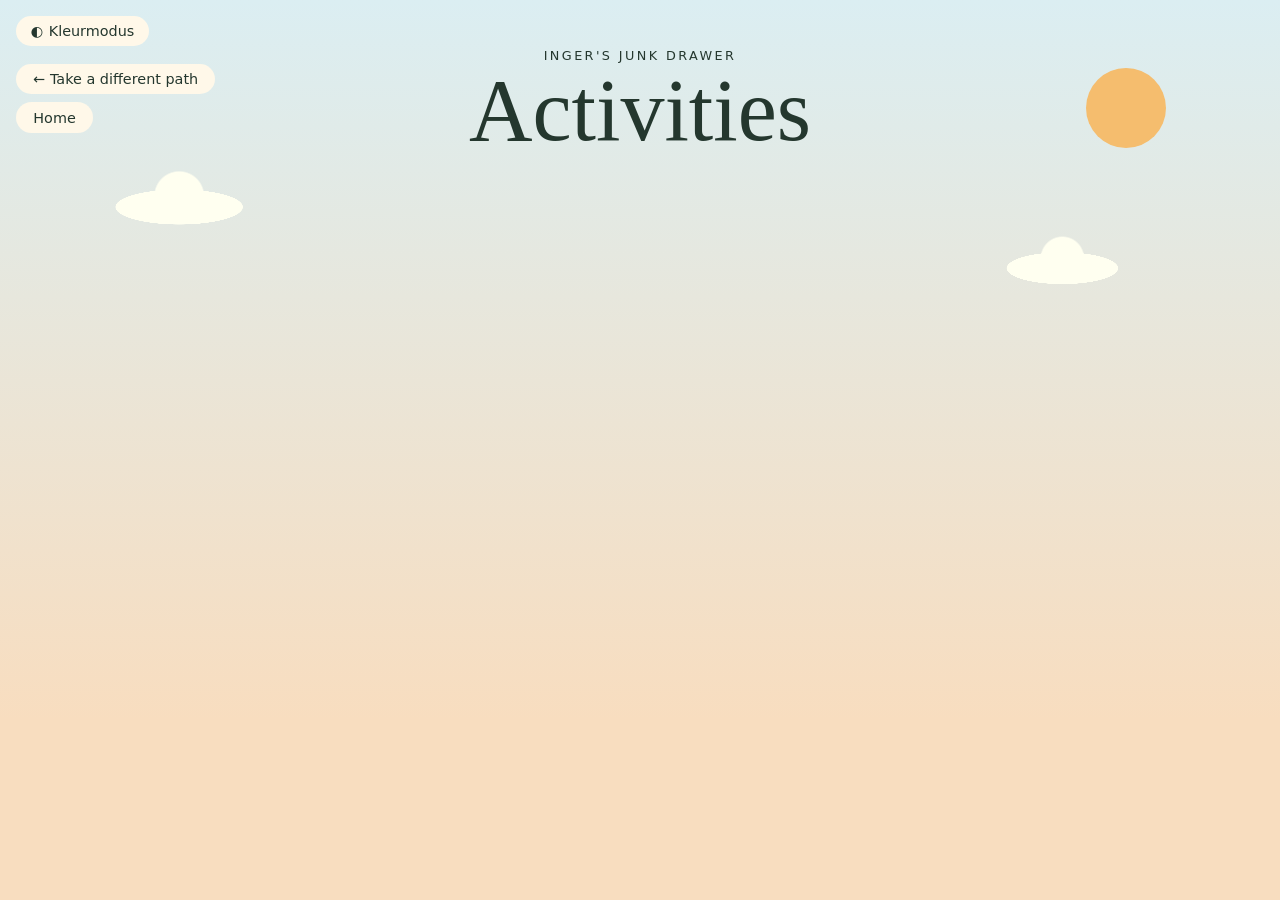
==== activities.html @ add315e6 "2 nieuwe html bestanden en svg toegevoegd" ====
<!doctype html>
<html lang="nl">
  <head>
    <meta charset="UTF-8" />
    <meta name="viewport" content="width=device-width, initial-scale=1.0" />
    <meta name="author" content="Inger van der Sleen" />
    <meta name="color-scheme" content="dark light" />

    <title>Inger's Junk Drawer</title>
    <link rel="stylesheet" href="./assets/style/style.css" />

    <!-- Importeer het webring component, voeg jouw eigen domein toe in data-page -->
    <script
      data-page="https://voorbeeld.nl"
      src="https://digitaaltuintje.nl/webring.js"
      defer
    ></script>
    <script src="./assets/script.js" defer></script>
  </head>

  <body>
    <a href="#main-content" class="skip-link">Skip to main content</a>
    <header>
      <details>
        <summary>Kleurmodus</summary>
        <form>
          <fieldset>
            <legend>Kleurmodus</legend>
            <label for="system-mode">
              <input
                type="radio"
                id="system-mode"
                name="color-scheme"
                value="auto"
                checked
              />
              auto
            </label>
            <label for="light-mode">
              <input
                type="radio"
                id="light-mode"
                name="color-scheme"
                value="light"
              />
              Licht
            </label>
            <label for="dark-mode">
              <input
                type="radio"
                id="dark-mode"
                name="color-scheme"
                value="dark"
              />
              Donker
            </label>
          </fieldset>
        </form>
      </details>
    </header>
  </body>
  <main id="main-content" tabindex="-1">
    <section class="park">
      <span class="zon" aria-hidden="true"></span>
      <span class="maan" aria-hidden="true"></span>

      <header class="titel">
        <p>inger's junk drawer</p>
        <h1 id="park-titel">Activities</h1>
        <nav>
          <ul>
            <li><a href="beginjewandeling.html">Take a different path</a></li>
            <li><a href="index.html">Home</a></li>
          </ul>
        </nav>
      </header>
    </section>
  </main>
</html>
---- assets/style/style.css ----
/* ==========================================================================
   MARK: Custom properties
   ========================================================================== */

:root {
  /* Lucht */
  --kleur-lucht-boven: light-dark(#dbeef2, #0a1030);
  --kleur-lucht-horizon: light-dark(#f8ddbf, #2d2b5e);
  --kleur-wolk: light-dark(#fffff0, #c9cce8);

  /* Zon (overdag) en maan + sterren ('s nachts) */
  --kleur-zon: light-dark(#f5bd6e, transparent);
  --kleur-maan: light-dark(transparent, #dddcd6);
  --kleur-ster: light-dark(transparent, #fff8e9);

  /* Tekst en interface */
  --kleur-tekst-park: light-dark(#24372e, #eef0e4);
  --kleur-knop-achtergrond: light-dark(#fff8e9, #333a6b);
  --kleur-knop-tekst: light-dark(#24372e, #f3ecd9);
  --kleur-knop-hover: light-dark(#f5bd6e, #4a5290);
  --kleur-tekst-bubbel: light-dark(#24372e, #2d2b5e);

  /* Lettertypes */
  --font-tekst: "Comic Relief", system-ui;
  --font-titel: Georgia, serif;

  /* Vormen */
  --radius-rond: 50%;
  --radius-knop: 2rem;

  /* Ruimte */
  --whitespace: 2rem;
  --whitespace-s: 1rem;
  --whitespace-xs: 0.5rem;
}

/* ==========================================================================
   MARK: Fonts
   ========================================================================== */

@font-face {
  font-family: "Comic Relief";
  src: url(../type/ComicRelief-Regular.woff2);
  font-weight: 400;
  font-style: normal;
}

/* ==========================================================================
   MARK: Basis
   ========================================================================== */

html {
  color-scheme: light dark;
}

html:has([value="light"]:checked) {
  color-scheme: light;
}

html:has([value="dark"]:checked) {
  color-scheme: dark;
}

*,
*::before,
*::after {
  box-sizing: border-box;
}

img,
svg,
video {
  display: block;
  max-width: 100%;
  height: auto;
}

body {
  font-family: var(--font-tekst);
  background-color: Canvas;
  color: CanvasText;
  margin: 0;
}

button,
input,
select,
textarea {
  font: inherit;
}

button,
summary {
  cursor: pointer;
}

nav a,
dialog a {
  color: var(--kleur-tekst-park);
}

nav a:hover,
dialog a:hover {
  color: var(--kleur-knop-hover);
}

a:focus-visible {
  outline: 0.15rem dashed var(--kleur-knop-hover);
  outline-offset: 0.2rem;
}

/* ==========================================================================
   MARK: Skip link
   Onzichtbaar totdat een toetsenbordgebruiker er met Tab op komt.
   ========================================================================== */

.skip-link {
  position: absolute;
  top: -3rem;
  left: 0.5rem;
  background: var(--kleur-knop-achtergrond);
  color: var(--kleur-knop-tekst);
  padding: 0.6em 1.2em;
  border-radius: 0.25rem;
  text-decoration: none;
  z-index: 2000;
  transition: top 0.2s ease-in-out;
}

.skip-link:focus {
  top: 0.5rem;
}

/* ==========================================================================
   MARK: Kleurmodus-knop
   Eén klein knopje (<details>/<summary>) linksboven. Pas na een klik klapt
   de pil met auto/Licht/Donker eronder open. De radiobuttons blijven in de
   DOM, dus de gekozen modus blijft werken als het menu dicht is.
   "body > header" i.p.v. gewoon "header", want .titel is óók een <header>.
   ========================================================================== */

body > header {
  position: fixed;
  top: 1rem;
  left: 1rem;
  z-index: 1000;
  margin: 0;
}

body > header details {
  position: relative; /* de pil positioneert t.o.v. dit element */
  width: fit-content;
}

body > header summary {
  display: flex;
  align-items: center;
  gap: 0.4em;
  padding: 0.5em 1em;
  background: var(--kleur-knop-achtergrond);
  color: var(--kleur-knop-tekst);
  border-radius: var(--radius-knop);
  font-size: 0.9rem;
  list-style: none; /* haalt het standaard driehoekje weg */
  transition: background-color 0.2s ease-in-out;
}

body > header summary::-webkit-details-marker {
  display: none; /* hetzelfde voor Safari */
}

body > header summary::before {
  content: "◐"; /* halve cirkel: licht en donker */
}

body > header summary:hover,
body > header details[open] summary {
  background: var(--kleur-knop-hover);
}

body > header summary:focus-visible {
  outline: 0.15rem solid var(--kleur-knop-hover);
  outline-offset: 0.15rem;
}

/* de pil zweeft onder de knop, zodat de pagina niet verschuift */
body > header details[open] form {
  position: absolute;
  top: calc(100% + 0.5rem);
  left: 0;
}

fieldset {
  border: none;
  display: flex;
  gap: 0.3rem;
  padding: 0.3rem;
  margin: 0;
  width: fit-content;
  background: var(--kleur-wolk);
  border-radius: var(--radius-knop);
}

fieldset legend {
  /* Visueel verborgen, maar nog voorleesbaar voor schermlezers */
  position: absolute;
  left: -9999em;
}

fieldset label {
  padding: 0.4em 1em;
  border-radius: var(--radius-knop);
  cursor: pointer;
  font-size: 0.9rem;
  transition: background-color 0.2s ease-in-out;
}

fieldset input[type="radio"] {
  /* Het bolletje zelf verbergen, wel toetsenbord-toegankelijk houden */
  position: absolute;
  opacity: 0;
  width: 1px;
  height: 1px;
}

fieldset label:has(input:checked) {
  background: var(--kleur-knop-achtergrond);
  font-weight: bold;
}

fieldset label:has(input:focus-visible) {
  outline: 0.15rem solid var(--kleur-knop-hover);
  outline-offset: 0.15rem;
}

/* ==========================================================================
   MARK: Park (achtergrond voor alle pagina's)
   ========================================================================== */

.park {
  background:
    /* Wolken */
    radial-gradient(
      ellipse 4rem 1.1rem at 14% 23%,
      var(--kleur-wolk) 0 99%,
      transparent 100%
    ),
    radial-gradient(
      circle at 14% 21.8%,
      var(--kleur-wolk) 0 1.5rem,
      transparent 1.6rem
    ),
    radial-gradient(
      ellipse 3.5rem 1rem at 83% 29.8%,
      var(--kleur-wolk) 0 99%,
      transparent 100%
    ),
    radial-gradient(
      circle at 83% 28.7%,
      var(--kleur-wolk) 0 1.3rem,
      transparent 1.4rem
    ),
    /* Sterren (alleen zichtbaar in dark mode) */
    radial-gradient(
        circle at 6% 8%,
        var(--kleur-ster) 0 0.12rem,
        transparent 0.2rem
      ),
    radial-gradient(
      circle at 24% 6%,
      var(--kleur-ster) 0 0.1rem,
      transparent 0.18rem
    ),
    radial-gradient(
      circle at 36% 17%,
      var(--kleur-ster) 0 0.12rem,
      transparent 0.2rem
    ),
    radial-gradient(
      circle at 62% 20%,
      var(--kleur-ster) 0 0.1rem,
      transparent 0.18rem
    ),
    radial-gradient(
      circle at 70% 8%,
      var(--kleur-ster) 0 0.14rem,
      transparent 0.22rem
    ),
    radial-gradient(
      circle at 76% 24%,
      var(--kleur-ster) 0 0.1rem,
      transparent 0.18rem
    ),
    radial-gradient(
      circle at 95% 27%,
      var(--kleur-ster) 0 0.12rem,
      transparent 0.2rem
    ),
    /* Lucht */
    linear-gradient(
        to bottom,
        var(--kleur-lucht-boven) 0%,
        var(--kleur-lucht-horizon) 80%
      );
  color: var(--kleur-tekst-park);
  min-height: 100svh;
  overflow: hidden;
  position: relative;
  width: 100%;
}

@media (min-width: 37.5em) {
  .park {
    min-height: 100vh;
  }
}

/* Zon en maan
   Allebei staan ze op dezelfde plek. Door de kleuren (zon: licht, maan: donker)
   is steeds maar één van de twee zichtbaar. */

.zon,
.maan {
  left: 88%;
  position: absolute;
  top: 12%;
  transform: translate(-50%, -50%);
}

.zon {
  aspect-ratio: 1;
  background: var(--kleur-zon);
  border-radius: var(--radius-rond);
  width: 5rem;
}

.maan {
  aspect-ratio: 500 / 596;
  background: var(--kleur-maan);
  -webkit-mask: url(../Maan1.png) center / contain no-repeat;
  mask: url(../Maan1.png) center / contain no-repeat;
  width: 4.2rem;
}

/* ==========================================================================
   MARK: Titel + knoppen (Home / Terug)
   De titel neemt ruimte in de flow in. De knoppen staan linksboven, onder de
   Kleurmodus-knop, en scrollen mee met de pagina.
   ========================================================================== */

.titel {
  padding-top: 11rem; /* ruimte voor de Kleurmodus-knop en de knoppen eronder */
  text-align: center;
  width: 90%;
  margin-inline: auto;
}

/* op een breed scherm staat de titel naast de knoppen, dus minder ruimte nodig */
@media (min-width: 75em) {
  .titel {
    padding-top: 3rem;
  }
}

.titel p {
  font-size: 0.8rem;
  letter-spacing: 0.15rem;
  margin: 0;
  text-transform: uppercase;
}

.titel h1 {
  font-family: var(--font-titel);
  font-size: clamp(2.2rem, 8vw, 5.5rem);
  font-weight: normal;
  line-height: 0.9;
  margin: 0.5rem 0;
}

.titel em {
  font-weight: normal;
}

/* de knoppen: linksboven, net onder de Kleurmodus-knop (die staat op top: 1rem) */
.titel nav {
  position: absolute;
  top: 4rem;
  left: 1rem;
}

.titel nav ul {
  display: flex;
  flex-direction: column; /* onder elkaar */
  align-items: flex-start;
  gap: var(--whitespace-xs);
  padding: 0;
  margin: 0;
  list-style: none;
}

.titel nav a {
  display: inline-block;
  padding: 0.5em 1.2em;
  background: var(--kleur-knop-achtergrond);
  color: var(--kleur-knop-tekst);
  border-radius: var(--radius-knop);
  font-size: 0.9rem;
  text-decoration: none;
  transition: background-color 0.2s ease-in-out;
}

.titel nav a:hover {
  background: var(--kleur-knop-hover);
  color: var(--kleur-knop-tekst);
}

/* pijltje voor de eerste knop; het deel na de / is de tekst voor schermlezers (leeg) */
.titel nav li:first-child a::before {
  content: "← " / "";
}

/* ==========================================================================
   MARK: Wandelpagina: gedachtewolkjes (Books / Music / Mindfulness / Activities)
   ========================================================================== */

.container {
  display: grid;
  justify-content: center;
  grid-template-columns: 1fr;
  gap: 4rem 3rem;
  max-width: 20rem;
  margin: 4rem auto 0;
}

/* Vanaf hier gaan de blokken 2x2 */
@media (min-width: 26em) {
  .container {
    grid-template-columns: repeat(2, 1fr);
    max-width: 24rem;
  }
}

/* Op een breed scherm gaan ze alle 4 naast elkaar */
@media (min-width: 43.75em) {
  .container {
    grid-template-columns: repeat(4, 1fr);
    max-width: 36rem;
  }
}

.blok1,
.blok2,
.blok3,
.blok4 {
  width: auto;
  aspect-ratio: 1 / 1;
  align-items: center;
  justify-content: center;
  display: flex;
  font-size: clamp(0.9rem, 2.5vw, 1.3rem);
  text-align: center;
  padding: 2.5rem;
  background-color: var(--kleur-wolk);
  border-radius: 60% 40% 55% 45% / 50% 60% 40% 50%;
  position: relative;
  font-family: var(--font-titel);
  text-decoration: none;
  color: var(--kleur-tekst-bubbel);
  cursor: pointer;
  transition: transform 0.3s ease-in-out;
}

/* De twee kleine "gedachte-bubbeltjes" onder elke wolk */
.blok1::before,
.blok2::before,
.blok3::before,
.blok4::before {
  content: "";
  position: absolute;
  bottom: -1.2rem;
  left: 30%;
  width: 1rem;
  height: 1rem;
  background: var(--kleur-wolk);
  border-radius: var(--radius-rond);
}

.blok1::after,
.blok2::after,
.blok3::after,
.blok4::after {
  content: "";
  position: absolute;
  bottom: -2rem;
  left: 22%;
  width: 0.6rem;
  height: 0.6rem;
  background: var(--kleur-wolk);
  border-radius: var(--radius-rond);
}

.blok1:hover,
.blok2:hover,
.blok3:hover,
.blok4:hover {
  transform: translateY(-0.5rem) scale(1.05);
}

/* Zachte zweefbeweging, met een kleine vertraging per wolkje zodat ze niet
   allemaal precies gelijk bewegen */
@keyframes zweven {
  0%,
  100% {
    transform: translateY(0);
  }
  50% {
    transform: translateY(-0.4rem);
  }
}

.blok1 {
  animation: zweven 4s ease-in-out infinite;
}

.blok2 {
  animation: zweven 4.5s ease-in-out infinite 0.3s;
}

.blok3 {
  animation: zweven 4s ease-in-out infinite 0.6s;
}

.blok4 {
  animation: zweven 4.5s ease-in-out infinite 0.9s;
}

/* ==========================================================================
   MARK: Boekenpagina: kaarten
   ========================================================================== */

.boeken {
  display: grid;
  gap: var(--whitespace);
  grid-template-columns: minmax(0, 1fr); /* smal: onder elkaar */
  padding: var(--whitespace);
  position: relative; /* boven de zon en maan, die ook gepositioneerd zijn */
}

/* Middelgroot: 2 x 2 */
@media (min-width: 30em) {
  .boeken {
    grid-template-columns: repeat(2, minmax(0, 1fr));
  }
}

/* Desktop: vier naast elkaar */
@media (min-width: 60em) {
  .boeken {
    grid-template-columns: repeat(4, minmax(0, 1fr));
  }
}

article {
  background: var(--kleur-wolk);
  border-radius: 1rem;
  padding: var(--whitespace-s);
  min-width: 0;
}

article img {
  border-radius: 0.5rem;
  width: 100%;
}

/* ==========================================================================
   MARK: Boekenpagina: klikbare kaart + pop-up
   De hele kaart is een <button> die een <dialog> opent via command.
   ========================================================================== */

.boek-kaart {
  display: block;
  width: 100%;
  background: none;
  border: none;
  padding: 0;
  margin: 0;
  text-align: left;
  color: inherit;
  border-radius: 0.5rem;
  transition: transform 0.2s ease-in-out;
}

.boek-kaart:hover,
.boek-kaart:focus-visible {
  transform: translateY(-0.2rem);
}

.boek-kaart:focus-visible {
  outline: 0.15rem dashed var(--kleur-knop-hover);
  outline-offset: 0.3rem;
}

/* Elke boek-dialog heeft dezelfde opmaak.
   Smal scherm = alles onder elkaar (titel, plaatje, tekst, link, knop). */

dialog.boek-modal {
  max-width: 24rem;
  width: 90%;
  padding: 1.5rem;
  border: none;
  border-radius: 1.5rem;
  background: var(--kleur-wolk);
  color: var(--kleur-tekst-bubbel);
}

dialog.boek-modal::backdrop {
  background: rgb(0 0 0 / 40%);
}

dialog.boek-modal h2 {
  grid-area: titel;
  font-family: var(--font-titel);
  font-size: clamp(1.8rem, 5vw, 2.8rem);
  font-weight: normal;
  line-height: 1.15;
  margin: 0 0 1.5rem;
  text-align: center;
}

dialog.boek-modal img {
  border-radius: 0.5rem;
  margin-bottom: var(--whitespace-s);
}

dialog.boek-modal p {
  line-height: 1.5;
}

dialog.boek-modal .boek-link {
  display: inline-block;
  margin-top: 0.5rem;
  font-weight: bold;
  color: inherit;
}

dialog.boek-modal .boek-link:hover {
  color: var(--kleur-knop-hover);
}

dialog.boek-modal form {
  margin: 1.5rem 0 0;
  text-align: right;
}

dialog.boek-modal form button {
  background: var(--kleur-knop-achtergrond);
  color: var(--kleur-knop-tekst);
  border: none;
  border-radius: var(--radius-knop);
  padding: 0.5em 1.4em;
}

dialog.boek-modal form button:hover {
  background: var(--kleur-knop-hover);
}

/* Breder scherm: plaatje links, tekst rechts.
   [open] is nodig, anders overschrijft het display: grid het standaard
   "display: none" van een gesloten dialog. */

@media (min-width: 40em) {
  dialog.boek-modal {
    max-width: 40rem;
  }

  dialog.boek-modal[open] {
    display: grid;
    grid-template-columns: 12rem 1fr;
    grid-template-rows: auto auto auto 1fr;
    grid-template-areas:
      "titel   titel"
      "plaatje tekst"
      "plaatje link"
      "plaatje sluiten";
    column-gap: var(--whitespace);
    align-items: start;
  }

  dialog.boek-modal h2 {
    grid-area: titel;
  }

  dialog.boek-modal img {
    grid-area: plaatje;
    margin-bottom: 0;
  }

  dialog.boek-modal p {
    grid-area: tekst;
    margin-top: 0;
  }

  dialog.boek-modal .boek-link {
    grid-area: link;
    justify-self: start;
  }

  dialog.boek-modal form {
    grid-area: sluiten;
    align-self: end;
  }
}

/* ==========================================================================
   MARK: Beweging uit voor mensen die dat in hun systeem hebben ingesteld
   ========================================================================== */

@media (prefers-reduced-motion: reduce) {
  .blok1,
  .blok2,
  .blok3,
  .blok4 {
    animation: none;
  }

  .blok1,
  .blok2,
  .blok3,
  .blok4,
  .boek-kaart {
    transition: none;
  }

  .blok1:hover,
  .blok2:hover,
  .blok3:hover,
  .blok4:hover,
  .boek-kaart:hover {
    transform: none;
  }
}

/* MARK: Spotify playlist */

.playlist {
  display: flex;
  justify-content: center;
  padding: 2rem 1rem;
}

.playlist iframe {
  width: 100%;
  max-width: 35rem;
  height: 352px;
  border: none;
  border-radius: 12px;
}

/* MARK: Knop naar de songtekst */

#songtekst-knop {
  display: block;
  width: fit-content;
  max-width: calc(100% - 2rem);
  margin: 1rem auto 3rem;
  padding: 1.2rem 3rem;

  background: var(--kleur-knop-achtergrond);
  color: var(--kleur-knop-tekst);
  border-radius: var(--radius-knop);

  font-family: var(--font-titel);
  font-size: clamp(1.3rem, 3vw, 2rem);
  text-align: center;
  text-decoration: none;

  transition:
    transform 0.2s ease-in-out,
    background-color 0.2s ease-in-out;
}

#songtekst-knop:hover {
  background: var(--kleur-knop-hover);
  transform: scale(1.05);
}

#songtekst-knop:focus-visible {
  outline: 0.15rem dashed var(--kleur-knop-hover);
  outline-offset: 0.3rem;
}

.muziek-info {
  max-width: 35rem;
  margin: 3rem auto 0.2rem;
  padding: 0 1.5rem;
  text-align: center;
  line-height: 1.7;
}

.muziek-info a {
  color: inherit;
  text-decoration: underline;
  text-decoration-thickness: 0.08em;
  text-underline-offset: 0.2em;
  transition:
    color 0.2s ease-in-out,
    text-decoration-thickness 0.2s ease-in-out;
}

.muziek-info a:hover {
  color: var(--kleur-knop-hover);
  text-decoration-thickness: 0.15em;
}

.muziek-info a:focus-visible {
  outline: 0.15rem dashed var(--kleur-knop-hover);
  outline-offset: 0.2rem;
}

.intro-mind {
  max-width: 35rem;
  margin: 0.5rem auto 0.1rem;
  font-size: clamp(1rem, 3vw, 1rem);
  padding: 0 1.5rem;
  text-align: center;
  line-height: 1.7;
}
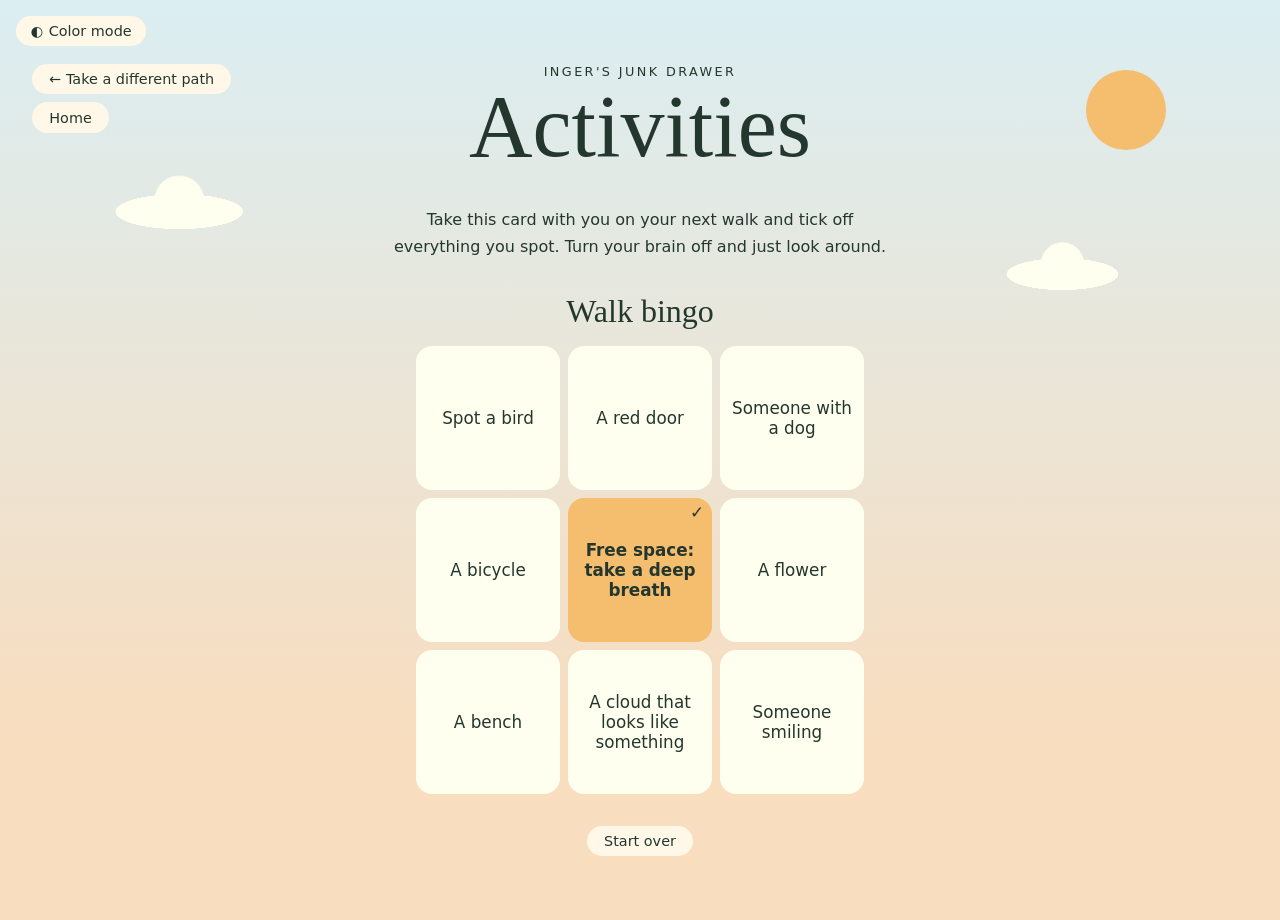
==== commit 0ec8ba60: "knoppen songtekst+nieuwe pagina activities toegevoegd" ====
--- a/activities.html
+++ b/activities.html
@@ -1,12 +1,16 @@
 <!doctype html>
-<html lang="nl">
+<html lang="en">
   <head>
     <meta charset="UTF-8" />
     <meta name="viewport" content="width=device-width, initial-scale=1.0" />
     <meta name="author" content="Inger van der Sleen" />
     <meta name="color-scheme" content="dark light" />
+    <meta
+      name="description"
+      content="A walk bingo card: tick off everything you spot on your walk and stop overthinking for a while."
+    />
 
-    <title>Inger's Junk Drawer</title>
+    <title>Inger's Junk Drawer — Activities</title>
     <link rel="stylesheet" href="./assets/style/style.css" />
 
     <!-- Importeer het webring component, voeg jouw eigen domein toe in data-page -->
@@ -19,61 +23,115 @@
   </head>
 
   <body>
-    <a href="#main-content" class="skip-link">Skip to main content</a>
+    <a href="#main-content">Skip to main content</a>
+
     <header>
       <details>
-        <summary>Kleurmodus</summary>
+        <summary>Color mode</summary>
         <form>
           <fieldset>
-            <legend>Kleurmodus</legend>
-            <label for="system-mode">
-              <input
-                type="radio"
-                id="system-mode"
-                name="color-scheme"
-                value="auto"
-                checked
-              />
+            <legend>Color mode</legend>
+            <label>
+              <input type="radio" name="color-scheme" value="auto" checked />
               auto
             </label>
-            <label for="light-mode">
-              <input
-                type="radio"
-                id="light-mode"
-                name="color-scheme"
-                value="light"
-              />
-              Licht
+            <label>
+              <input type="radio" name="color-scheme" value="light" />
+              light
             </label>
-            <label for="dark-mode">
-              <input
-                type="radio"
-                id="dark-mode"
-                name="color-scheme"
-                value="dark"
-              />
-              Donker
+            <label>
+              <input type="radio" name="color-scheme" value="dark" />
+              dark
             </label>
           </fieldset>
         </form>
       </details>
     </header>
+
+    <main id="main-content" tabindex="-1">
+      <section>
+        <header>
+          <nav>
+            <ul>
+              <li><a href="beginjewandeling.html">Take a different path</a></li>
+              <li><a href="index.html">Home</a></li>
+            </ul>
+          </nav>
+          <p>inger's junk drawer</p>
+          <h1>Activities</h1>
+        </header>
+
+        <p>
+          Take this card with you on your next walk and tick off everything you
+          spot. Turn your brain off and just look around.
+        </p>
+
+        <form>
+          <fieldset>
+            <legend>Walk bingo</legend>
+            <ul>
+              <li>
+                <label>
+                  <input type="checkbox" />
+                  Spot a bird
+                </label>
+              </li>
+              <li>
+                <label>
+                  <input type="checkbox" />
+                  A red door
+                </label>
+              </li>
+              <li>
+                <label>
+                  <input type="checkbox" />
+                  Someone with a dog
+                </label>
+              </li>
+              <li>
+                <label>
+                  <input type="checkbox" />
+                  A bicycle
+                </label>
+              </li>
+              <li>
+                <label>
+                  <input type="checkbox" checked disabled />
+                  Free space: take a deep breath
+                </label>
+              </li>
+              <li>
+                <label>
+                  <input type="checkbox" />
+                  A flower
+                </label>
+              </li>
+              <li>
+                <label>
+                  <input type="checkbox" />
+                  A bench
+                </label>
+              </li>
+              <li>
+                <label>
+                  <input type="checkbox" />
+                  A cloud that looks like something
+                </label>
+              </li>
+              <li>
+                <label>
+                  <input type="checkbox" />
+                  Someone smiling
+                </label>
+              </li>
+            </ul>
+          </fieldset>
+
+          <p role="status">Bingo! Great job. Keep going for the whole card.</p>
+
+          <button type="reset">Start over</button>
+        </form>
+      </section>
+    </main>
   </body>
-  <main id="main-content" tabindex="-1">
-    <section class="park">
-      <span class="zon" aria-hidden="true"></span>
-      <span class="maan" aria-hidden="true"></span>
-
-      <header class="titel">
-        <p>inger's junk drawer</p>
-        <h1 id="park-titel">Activities</h1>
-        <nav>
-          <ul>
-            <li><a href="beginjewandeling.html">Take a different path</a></li>
-            <li><a href="index.html">Home</a></li>
-          </ul>
-        </nav>
-      </header>
-    </section>
-  </main>
 </html>
--- a/assets/style/style.css
+++ b/assets/style/style.css
@@ -1,5 +1,26 @@
 /* ==========================================================================
-   MARK: Custom properties
+   Inhoud van dit bestand (gegroepeerd per onderdeel, niet per pagina):
+   1. Custom properties
+   2. Fonts
+   3. Basis
+   4. Op elke pagina: skip-link en kleurmodus-knop
+   5. Achtergrond (lucht, zon en maan)
+   6. Titel en knoppen bovenaan
+   7. Tekstlinks
+   8. Gedachtewolkjes (beginjewandeling)
+   9. Kaarten (book en mindfulness)
+   10. Muziekpagina: playlist en songtekst-knop
+   11. Activiteitenpagina: wandel-bingo
+   12. Pop-ups bij de kaarten
+   13. Homepage: bos, vogel, pad en tekst
+   14. Homepage: cookie-knop en cookie-pop-up
+   15. Beweging uit
+   ========================================================================== */
+
+/* ==========================================================================
+   MARK: 1. Custom properties
+   light-dark(licht, donker) kiest zelf de juiste kleur, op basis van
+   color-scheme (dus zowel voor "auto" als voor de Licht/Donker-knoppen).
    ========================================================================== */
 
 :root {
@@ -13,12 +34,30 @@
   --kleur-maan: light-dark(transparent, #dddcd6);
   --kleur-ster: light-dark(transparent, #fff8e9);
 
+  /* Gras, bomen en pad (homepage) */
+  --kleur-gras-licht: light-dark(#8caf79, #2c4a3a);
+  --kleur-gras-donker: light-dark(#557d58, #16291f);
+  --kleur-boom-blad: light-dark(#547b55, #1f3b2b);
+  --kleur-boom-stam: light-dark(#67523d, #2b2118);
+  --kleur-boom-blad-ver: light-dark(#6f9670, #162a20);
+  --kleur-den: light-dark(#3f6a4b, #17301f);
+  --kleur-pad: light-dark(#dac9aa, #5a5445);
+
+  /* Vogel */
+  --kleur-vogel: light-dark(#24372e, #000000);
+
   /* Tekst en interface */
   --kleur-tekst-park: light-dark(#24372e, #eef0e4);
+  --kleur-tekst-bubbel: light-dark(#24372e, #2d2b5e);
   --kleur-knop-achtergrond: light-dark(#fff8e9, #333a6b);
   --kleur-knop-tekst: light-dark(#24372e, #f3ecd9);
   --kleur-knop-hover: light-dark(#f5bd6e, #4a5290);
-  --kleur-tekst-bubbel: light-dark(#24372e, #2d2b5e);
+
+  /* Cookie pop-up */
+  --kleur-cookie-pop: light-dark(#f5bd6e, #c9cce8);
+  --kleur-cookie-tekst: light-dark(#24372e, #0a1030);
+  --kleur-cookie-vlak: light-dark(#fff8e9, #2d2b5e);
+  --kleur-cookie-accent: light-dark(#547b55, #a6c99b);
 
   /* Lettertypes */
   --font-tekst: "Comic Relief", system-ui;
@@ -32,213 +71,9 @@
   --whitespace: 2rem;
   --whitespace-s: 1rem;
   --whitespace-xs: 0.5rem;
-}
-
-/* ==========================================================================
-   MARK: Fonts
-   ========================================================================== */
-
-@font-face {
-  font-family: "Comic Relief";
-  src: url(../type/ComicRelief-Regular.woff2);
-  font-weight: 400;
-  font-style: normal;
-}
-
-/* ==========================================================================
-   MARK: Basis
-   ========================================================================== */
-
-html {
-  color-scheme: light dark;
-}
-
-html:has([value="light"]:checked) {
-  color-scheme: light;
-}
-
-html:has([value="dark"]:checked) {
-  color-scheme: dark;
-}
-
-*,
-*::before,
-*::after {
-  box-sizing: border-box;
-}
-
-img,
-svg,
-video {
-  display: block;
-  max-width: 100%;
-  height: auto;
-}
-
-body {
-  font-family: var(--font-tekst);
-  background-color: Canvas;
-  color: CanvasText;
-  margin: 0;
-}
-
-button,
-input,
-select,
-textarea {
-  font: inherit;
-}
-
-button,
-summary {
-  cursor: pointer;
-}
-
-nav a,
-dialog a {
-  color: var(--kleur-tekst-park);
-}
-
-nav a:hover,
-dialog a:hover {
-  color: var(--kleur-knop-hover);
-}
-
-a:focus-visible {
-  outline: 0.15rem dashed var(--kleur-knop-hover);
-  outline-offset: 0.2rem;
-}
-
-/* ==========================================================================
-   MARK: Skip link
-   Onzichtbaar totdat een toetsenbordgebruiker er met Tab op komt.
-   ========================================================================== */
-
-.skip-link {
-  position: absolute;
-  top: -3rem;
-  left: 0.5rem;
-  background: var(--kleur-knop-achtergrond);
-  color: var(--kleur-knop-tekst);
-  padding: 0.6em 1.2em;
-  border-radius: 0.25rem;
-  text-decoration: none;
-  z-index: 2000;
-  transition: top 0.2s ease-in-out;
-}
-
-.skip-link:focus {
-  top: 0.5rem;
-}
-
-/* ==========================================================================
-   MARK: Kleurmodus-knop
-   Eén klein knopje (<details>/<summary>) linksboven. Pas na een klik klapt
-   de pil met auto/Licht/Donker eronder open. De radiobuttons blijven in de
-   DOM, dus de gekozen modus blijft werken als het menu dicht is.
-   "body > header" i.p.v. gewoon "header", want .titel is óók een <header>.
-   ========================================================================== */
-
-body > header {
-  position: fixed;
-  top: 1rem;
-  left: 1rem;
-  z-index: 1000;
-  margin: 0;
-}
-
-body > header details {
-  position: relative; /* de pil positioneert t.o.v. dit element */
-  width: fit-content;
-}
-
-body > header summary {
-  display: flex;
-  align-items: center;
-  gap: 0.4em;
-  padding: 0.5em 1em;
-  background: var(--kleur-knop-achtergrond);
-  color: var(--kleur-knop-tekst);
-  border-radius: var(--radius-knop);
-  font-size: 0.9rem;
-  list-style: none; /* haalt het standaard driehoekje weg */
-  transition: background-color 0.2s ease-in-out;
-}
-
-body > header summary::-webkit-details-marker {
-  display: none; /* hetzelfde voor Safari */
-}
-
-body > header summary::before {
-  content: "◐"; /* halve cirkel: licht en donker */
-}
-
-body > header summary:hover,
-body > header details[open] summary {
-  background: var(--kleur-knop-hover);
-}
-
-body > header summary:focus-visible {
-  outline: 0.15rem solid var(--kleur-knop-hover);
-  outline-offset: 0.15rem;
-}
-
-/* de pil zweeft onder de knop, zodat de pagina niet verschuift */
-body > header details[open] form {
-  position: absolute;
-  top: calc(100% + 0.5rem);
-  left: 0;
-}
-
-fieldset {
-  border: none;
-  display: flex;
-  gap: 0.3rem;
-  padding: 0.3rem;
-  margin: 0;
-  width: fit-content;
-  background: var(--kleur-wolk);
-  border-radius: var(--radius-knop);
-}
-
-fieldset legend {
-  /* Visueel verborgen, maar nog voorleesbaar voor schermlezers */
-  position: absolute;
-  left: -9999em;
-}
-
-fieldset label {
-  padding: 0.4em 1em;
-  border-radius: var(--radius-knop);
-  cursor: pointer;
-  font-size: 0.9rem;
-  transition: background-color 0.2s ease-in-out;
-}
-
-fieldset input[type="radio"] {
-  /* Het bolletje zelf verbergen, wel toetsenbord-toegankelijk houden */
-  position: absolute;
-  opacity: 0;
-  width: 1px;
-  height: 1px;
-}
-
-fieldset label:has(input:checked) {
-  background: var(--kleur-knop-achtergrond);
-  font-weight: bold;
-}
-
-fieldset label:has(input:focus-visible) {
-  outline: 0.15rem solid var(--kleur-knop-hover);
-  outline-offset: 0.15rem;
-}
-
-/* ==========================================================================
-   MARK: Park (achtergrond voor alle pagina's)
-   ========================================================================== */
-
-.park {
-  background:
+
+  /* Wolken en sterren: één keer gedefinieerd, gebruikt op elke pagina */
+  --wolken-en-sterren:
     /* Wolken */
     radial-gradient(
       ellipse 4rem 1.1rem at 14% 23%,
@@ -295,46 +130,242 @@
       circle at 95% 27%,
       var(--kleur-ster) 0 0.12rem,
       transparent 0.2rem
-    ),
-    /* Lucht */
+    );
+}
+
+/* ==========================================================================
+   MARK: 2. Fonts
+   ========================================================================== */
+
+@font-face {
+  font-family: "Comic Relief";
+  src: url(../type/ComicRelief-Regular.woff2);
+  font-weight: 400;
+  font-style: normal;
+}
+
+/* ==========================================================================
+   MARK: 3. Basis
+   ========================================================================== */
+
+html {
+  color-scheme: light dark;
+}
+
+html:has([value="light"]:checked) {
+  color-scheme: light;
+}
+
+html:has([value="dark"]:checked) {
+  color-scheme: dark;
+}
+
+*,
+*::before,
+*::after {
+  box-sizing: border-box;
+}
+
+img,
+svg,
+video {
+  display: block;
+  max-width: 100%;
+  height: auto;
+}
+
+body {
+  font-family: var(--font-tekst);
+  background-color: Canvas;
+  color: CanvasText;
+  margin: 0;
+}
+
+button,
+input,
+select,
+textarea {
+  font: inherit;
+}
+
+button,
+summary {
+  cursor: pointer;
+}
+
+a:focus-visible {
+  outline: 0.15rem dashed var(--kleur-knop-hover);
+  outline-offset: 0.2rem;
+}
+
+/* ==========================================================================
+   MARK: 4. Op elke pagina: skip-link en kleurmodus-knop
+   ========================================================================== */
+
+/* Skip-link: onzichtbaar totdat een toetsenbordgebruiker er met Tab op komt. */
+a[href="#main-content"] {
+  position: absolute;
+  top: -3rem;
+  left: 0.5rem;
+  background: var(--kleur-knop-achtergrond);
+  color: var(--kleur-knop-tekst);
+  padding: 0.6em 1.2em;
+  border-radius: 0.25rem;
+  text-decoration: none;
+  z-index: 2000;
+  transition: top 0.2s ease-in-out;
+}
+
+a[href="#main-content"]:focus {
+  top: 0.5rem;
+}
+
+/* Kleurmodus-knop: één klein knopje (<details>/<summary>) linksboven. Pas na
+   een klik klapt de pil met auto/light/dark eronder open. De radiobuttons
+   blijven in de DOM, dus de gekozen modus blijft werken als het menu dicht is.
+   "body > header" i.p.v. gewoon "header", want de titel is óók een <header>.
+   fixed: de knop moet altijd bereikbaar blijven, ook tijdens het scrollen. */
+body > header {
+  position: fixed;
+  top: 1rem;
+  left: 1rem;
+  z-index: 1000;
+  margin: 0;
+}
+
+body > header details {
+  position: relative; /* de pil positioneert t.o.v. dit element */
+  width: fit-content;
+}
+
+body > header summary {
+  display: flex;
+  align-items: center;
+  gap: 0.4em;
+  padding: 0.5em 1em;
+  background: var(--kleur-knop-achtergrond);
+  color: var(--kleur-knop-tekst);
+  border-radius: var(--radius-knop);
+  font-size: 0.9rem;
+  list-style: none; /* haalt het standaard driehoekje weg */
+  transition: background-color 0.2s ease-in-out;
+}
+
+body > header summary::-webkit-details-marker {
+  display: none; /* hetzelfde voor Safari */
+}
+
+body > header summary::before {
+  content: "◐"; /* halve cirkel: licht en donker */
+}
+
+body > header summary:hover,
+body > header details[open] summary {
+  background: var(--kleur-knop-hover);
+}
+
+body > header summary:focus-visible {
+  outline: 0.15rem solid var(--kleur-knop-hover);
+  outline-offset: 0.15rem;
+}
+
+/* de pil zweeft onder de knop, zodat de pagina niet verschuift */
+body > header details[open] form {
+  position: absolute;
+  top: calc(100% + 0.5rem);
+  left: 0;
+}
+
+body > header fieldset {
+  border: none;
+  display: flex;
+  gap: 0.3rem;
+  padding: 0.3rem;
+  margin: 0;
+  width: fit-content;
+  background: var(--kleur-wolk);
+  border-radius: var(--radius-knop);
+}
+
+body > header fieldset legend {
+  /* Visueel verborgen, maar nog voorleesbaar voor schermlezers */
+  position: absolute;
+  left: -9999em;
+}
+
+body > header fieldset label {
+  padding: 0.4em 1em;
+  border-radius: var(--radius-knop);
+  cursor: pointer;
+  font-size: 0.9rem;
+  transition: background-color 0.2s ease-in-out;
+}
+
+body > header fieldset input[type="radio"] {
+  /* Het bolletje zelf verbergen, wel toetsenbord-toegankelijk houden */
+  position: absolute;
+  opacity: 0;
+  width: 0.0625rem;
+  height: 0.0625rem;
+}
+
+body > header fieldset label:has(input:checked) {
+  background: var(--kleur-knop-achtergrond);
+  font-weight: bold;
+}
+
+body > header fieldset label:has(input:focus-visible) {
+  outline: 0.15rem solid var(--kleur-knop-hover);
+  outline-offset: 0.15rem;
+}
+
+/* ==========================================================================
+   MARK: 5. Achtergrond (lucht, zon en maan)
+   Elke pagina heeft één <section> direct in <main>: dat is het "park".
+   ========================================================================== */
+
+main > section {
+  background:
+    var(--wolken-en-sterren),
     linear-gradient(
-        to bottom,
-        var(--kleur-lucht-boven) 0%,
-        var(--kleur-lucht-horizon) 80%
-      );
+      to bottom,
+      var(--kleur-lucht-boven) 0%,
+      var(--kleur-lucht-horizon) 80%
+    );
   color: var(--kleur-tekst-park);
+  isolation: isolate; /* nodig zodat zon en maan achter de inhoud blijven */
   min-height: 100svh;
   overflow: hidden;
   position: relative;
-  width: 100%;
 }
 
 @media (min-width: 37.5em) {
-  .park {
+  main > section {
     min-height: 100vh;
   }
 }
 
-/* Zon en maan
-   Allebei staan ze op dezelfde plek. Door de kleuren (zon: licht, maan: donker)
-   is steeds maar één van de twee zichtbaar. */
-
-.zon,
-.maan {
+/* Zon en maan staan op dezelfde plek. Door de kleuren (zon: licht, maan:
+   donker) is steeds maar één van de twee zichtbaar. Het zijn pseudo-elementen,
+   dus er is geen extra HTML voor nodig. */
+main > section::before,
+main > section::after {
+  content: "";
   left: 88%;
   position: absolute;
   top: 12%;
-  transform: translate(-50%, -50%);
-}
-
-.zon {
+  translate: -50% -50%;
+  z-index: -1;
+}
+
+main > section::before {
   aspect-ratio: 1;
   background: var(--kleur-zon);
   border-radius: var(--radius-rond);
   width: 5rem;
 }
 
-.maan {
+main > section::after {
   aspect-ratio: 500 / 596;
   background: var(--kleur-maan);
   -webkit-mask: url(../Maan1.png) center / contain no-repeat;
@@ -343,33 +374,27 @@
 }
 
 /* ==========================================================================
-   MARK: Titel + knoppen (Home / Terug)
-   De titel neemt ruimte in de flow in. De knoppen staan linksboven, onder de
-   Kleurmodus-knop, en scrollen mee met de pagina.
+   MARK: 6. Titel en knoppen bovenaan
+   De knoppen (nav) staan in dezelfde grid als de titel: op een smal scherm
+   boven de titel, op een breed scherm links ervan.
+   De padding bovenaan laat ruimte voor de kleurmodus-knop.
    ========================================================================== */
 
-.titel {
-  padding-top: 11rem; /* ruimte voor de Kleurmodus-knop en de knoppen eronder */
+main > section > header {
+  display: grid;
+  justify-items: center;
+  padding: 4rem var(--whitespace) 0;
   text-align: center;
-  width: 90%;
-  margin-inline: auto;
-}
-
-/* op een breed scherm staat de titel naast de knoppen, dus minder ruimte nodig */
-@media (min-width: 75em) {
-  .titel {
-    padding-top: 3rem;
-  }
-}
-
-.titel p {
+}
+
+main > section > header p {
   font-size: 0.8rem;
   letter-spacing: 0.15rem;
   margin: 0;
   text-transform: uppercase;
 }
 
-.titel h1 {
+main > section > header h1 {
   font-family: var(--font-titel);
   font-size: clamp(2.2rem, 8vw, 5.5rem);
   font-weight: normal;
@@ -377,28 +402,27 @@
   margin: 0.5rem 0;
 }
 
-.titel em {
+/* de tweede regel van de titel komt op een nieuwe regel */
+main > section > header h1 em {
+  display: block;
   font-weight: normal;
 }
 
-/* de knoppen: linksboven, net onder de Kleurmodus-knop (die staat op top: 1rem) */
-.titel nav {
-  position: absolute;
-  top: 4rem;
-  left: 1rem;
-}
-
-.titel nav ul {
+main > section > header nav {
+  justify-self: start;
+}
+
+main > section > header nav ul {
   display: flex;
   flex-direction: column; /* onder elkaar */
   align-items: flex-start;
   gap: var(--whitespace-xs);
+  list-style: none;
+  margin: 0 0 var(--whitespace-s);
   padding: 0;
-  margin: 0;
-  list-style: none;
-}
-
-.titel nav a {
+}
+
+main > section > header nav a {
   display: inline-block;
   padding: 0.5em 1.2em;
   background: var(--kleur-knop-achtergrond);
@@ -409,72 +433,117 @@
   transition: background-color 0.2s ease-in-out;
 }
 
-.titel nav a:hover {
+main > section > header nav a:hover {
   background: var(--kleur-knop-hover);
   color: var(--kleur-knop-tekst);
 }
 
-/* pijltje voor de eerste knop; het deel na de / is de tekst voor schermlezers (leeg) */
-.titel nav li:first-child a::before {
+/* pijltje voor de eerste knop; het deel na de / is de tekst voor
+   schermlezers (leeg). De eerste regel is de terugval voor oudere browsers. */
+main > section > header nav li:first-child a::before {
+  content: "← ";
   content: "← " / "";
 }
 
+/* Brede schermen: knoppen links, titel in het midden */
+@media (min-width: 75em) {
+  main > section > header {
+    align-items: start;
+    grid-template-columns: 1fr auto 1fr;
+  }
+
+  main > section > header > p,
+  main > section > header > h1 {
+    grid-column: 2;
+  }
+
+  main > section > header nav {
+    grid-column: 1;
+    grid-row: 1 / span 2;
+  }
+}
+
+/* De korte tekst direct onder de titel (muziek en mindfulness) */
+main > section > header + p {
+  font-size: 1rem;
+  line-height: 1.7;
+  margin: var(--whitespace) auto 0;
+  max-width: 35rem;
+  padding: 0 1.5rem;
+  text-align: center;
+}
+
 /* ==========================================================================
-   MARK: Wandelpagina: gedachtewolkjes (Books / Music / Mindfulness / Activities)
+   MARK: 7. Tekstlinks
+   Geen kleurwissel bij hover (te weinig contrast): de onderstreping wordt dikker.
    ========================================================================== */
 
-.container {
+main > section > header + p a,
+main > dialog a,
+body > dialog a {
+  color: inherit;
+  text-decoration-thickness: 0.08em;
+  text-underline-offset: 0.2em;
+  transition: text-decoration-thickness 0.2s ease-in-out;
+}
+
+main > section > header + p a:hover,
+main > dialog a:hover,
+body > dialog a:hover {
+  text-decoration-thickness: 0.2em;
+}
+
+/* ==========================================================================
+   MARK: 8. Gedachtewolkjes (beginjewandeling)
+   ========================================================================== */
+
+main > section > ul:has(a) {
   display: grid;
+  gap: 4rem 2rem;
+  grid-template-columns: minmax(0, 1fr);
   justify-content: center;
-  grid-template-columns: 1fr;
-  gap: 4rem 3rem;
+  list-style: none;
+  margin: 4rem auto 6rem;
   max-width: 20rem;
-  margin: 4rem auto 0;
-}
-
-/* Vanaf hier gaan de blokken 2x2 */
+  padding: 0 var(--whitespace-s);
+}
+
+/* Vanaf hier gaan de wolkjes 2x2 */
 @media (min-width: 26em) {
-  .container {
-    grid-template-columns: repeat(2, 1fr);
-    max-width: 24rem;
-  }
-}
-
-/* Op een breed scherm gaan ze alle 4 naast elkaar */
-@media (min-width: 43.75em) {
-  .container {
-    grid-template-columns: repeat(4, 1fr);
-    max-width: 36rem;
-  }
-}
-
-.blok1,
-.blok2,
-.blok3,
-.blok4 {
-  width: auto;
+  main > section > ul:has(a) {
+    grid-template-columns: repeat(2, minmax(0, 1fr));
+    max-width: 28rem;
+  }
+}
+
+/* Op een breed scherm staan ze alle 4 naast elkaar */
+@media (min-width: 60em) {
+  main > section > ul:has(a) {
+    grid-template-columns: repeat(4, minmax(0, 1fr));
+    max-width: 70rem;
+  }
+}
+
+main > section > ul:has(a) a {
+  align-items: center;
+  animation: zweven 4s ease-in-out infinite;
   aspect-ratio: 1 / 1;
-  align-items: center;
-  justify-content: center;
-  display: flex;
-  font-size: clamp(0.9rem, 2.5vw, 1.3rem);
-  text-align: center;
-  padding: 2.5rem;
   background-color: var(--kleur-wolk);
   border-radius: 60% 40% 55% 45% / 50% 60% 40% 50%;
+  color: var(--kleur-tekst-bubbel);
+  display: flex;
+  font-family: var(--font-titel);
+  font-size: clamp(0.9rem, 1.6vw, 1.3rem);
+  justify-content: center;
+  padding: 12%; /* procenten: het wolkje behoudt zijn verhoudingen op elk scherm */
   position: relative;
-  font-family: var(--font-titel);
+  text-align: center;
   text-decoration: none;
-  color: var(--kleur-tekst-bubbel);
-  cursor: pointer;
   transition: transform 0.3s ease-in-out;
 }
 
-/* De twee kleine "gedachte-bubbeltjes" onder elke wolk */
-.blok1::before,
-.blok2::before,
-.blok3::before,
-.blok4::before {
+/* De twee kleine "gedachte-bubbeltjes" onder elk wolkje */
+main > section > ul:has(a) a::before {
   content: "";
   position: absolute;
   bottom: -1.2rem;
@@ -485,10 +554,7 @@
   border-radius: var(--radius-rond);
 }
 
-.blok1::after,
-.blok2::after,
-.blok3::after,
-.blok4::after {
+main > section > ul:has(a) a::after {
   content: "";
   position: absolute;
   bottom: -2rem;
@@ -499,126 +565,349 @@
   border-radius: var(--radius-rond);
 }
 
-.blok1:hover,
-.blok2:hover,
-.blok3:hover,
-.blok4:hover {
+main > section > ul:has(a) a:hover {
   transform: translateY(-0.5rem) scale(1.05);
 }
 
 /* Zachte zweefbeweging, met een kleine vertraging per wolkje zodat ze niet
-   allemaal precies gelijk bewegen */
+   allemaal precies gelijk bewegen. Het gebruikt "translate" (en niet
+   "transform"), zodat de hover-beweging er gewoon bovenop werkt. */
 @keyframes zweven {
   0%,
   100% {
-    transform: translateY(0);
+    translate: 0 0;
   }
   50% {
-    transform: translateY(-0.4rem);
-  }
-}
-
-.blok1 {
-  animation: zweven 4s ease-in-out infinite;
-}
-
-.blok2 {
-  animation: zweven 4.5s ease-in-out infinite 0.3s;
-}
-
-.blok3 {
-  animation: zweven 4s ease-in-out infinite 0.6s;
-}
-
-.blok4 {
-  animation: zweven 4.5s ease-in-out infinite 0.9s;
+    translate: 0 -0.4rem;
+  }
+}
+
+main > section > ul:has(a) li:nth-child(2) a {
+  animation-delay: 0.3s;
+  animation-duration: 4.5s;
+}
+
+main > section > ul:has(a) li:nth-child(3) a {
+  animation-delay: 0.6s;
+}
+
+main > section > ul:has(a) li:nth-child(4) a {
+  animation-delay: 0.9s;
+  animation-duration: 4.5s;
 }
 
 /* ==========================================================================
-   MARK: Boekenpagina: kaarten
+   MARK: 9. Kaarten (book en mindfulness)
+   Elke kaart is een <li> met een <button> die een <dialog> opent via command.
    ========================================================================== */
 
-.boeken {
+main > section > ul:has(button) {
   display: grid;
   gap: var(--whitespace);
   grid-template-columns: minmax(0, 1fr); /* smal: onder elkaar */
+  list-style: none;
+  margin: 0;
   padding: var(--whitespace);
-  position: relative; /* boven de zon en maan, die ook gepositioneerd zijn */
 }
 
 /* Middelgroot: 2 x 2 */
 @media (min-width: 30em) {
-  .boeken {
+  main > section > ul:has(button) {
     grid-template-columns: repeat(2, minmax(0, 1fr));
   }
 }
 
 /* Desktop: vier naast elkaar */
 @media (min-width: 60em) {
-  .boeken {
+  main > section > ul:has(button) {
     grid-template-columns: repeat(4, minmax(0, 1fr));
   }
-}
-
-article {
+
+  /* Weinig kaarten (mindfulness): twee blokken, in het midden */
+  main > section > ul:has(button):not(:has(li:nth-child(3))) {
+    grid-template-columns: repeat(2, minmax(0, 18rem));
+    justify-content: center;
+  }
+}
+
+main > section > ul:has(button) > li {
   background: var(--kleur-wolk);
   border-radius: 1rem;
+  min-width: 0;
   padding: var(--whitespace-s);
-  min-width: 0;
-}
-
-article img {
+}
+
+main > section > ul:has(button) img {
   border-radius: 0.5rem;
   width: 100%;
 }
 
-/* ==========================================================================
-   MARK: Boekenpagina: klikbare kaart + pop-up
-   De hele kaart is een <button> die een <dialog> opent via command.
-   ========================================================================== */
-
-.boek-kaart {
-  display: block;
-  width: 100%;
+/* Weinig kaarten (mindfulness): elke tekening krijgt hetzelfde vierkante vak */
+main > section > ul:has(button):not(:has(li:nth-child(3))) img {
+  aspect-ratio: 1 / 1;
+  object-fit: contain;
+}
+
+main > section > ul:has(button) button {
   background: none;
   border: none;
+  border-radius: 0.5rem;
+  color: inherit;
+  display: block;
+  margin: 0;
   padding: 0;
-  margin: 0;
   text-align: left;
-  color: inherit;
-  border-radius: 0.5rem;
   transition: transform 0.2s ease-in-out;
-}
-
-.boek-kaart:hover,
-.boek-kaart:focus-visible {
+  width: 100%;
+}
+
+main > section > ul:has(button) button:hover,
+main > section > ul:has(button) button:focus-visible {
   transform: translateY(-0.2rem);
 }
 
-.boek-kaart:focus-visible {
+main > section > ul:has(button) button:focus-visible {
   outline: 0.15rem dashed var(--kleur-knop-hover);
   outline-offset: 0.3rem;
 }
 
-/* Elke boek-dialog heeft dezelfde opmaak.
-   Smal scherm = alles onder elkaar (titel, plaatje, tekst, link, knop). */
-
-dialog.boek-modal {
-  max-width: 24rem;
-  width: 90%;
-  padding: 1.5rem;
+/* ==========================================================================
+   MARK: 10. Muziekpagina: playlist en songtekst-knop
+   ========================================================================== */
+
+main > section > section:has(> iframe) {
+  display: flex;
+  justify-content: center;
+  padding: var(--whitespace) var(--whitespace-s);
+}
+
+/* De (verborgen) kop van de playlist: wel voor schermlezers, niet zichtbaar */
+main > section > section:has(> iframe) > h2 {
+  block-size: 0.0625rem;
+  clip-path: inset(50%);
+  inline-size: 0.0625rem;
+  overflow: hidden;
+  position: absolute;
+  white-space: nowrap;
+}
+
+main > section > section > iframe {
+  border: none;
+  border-radius: 0.75rem;
+  height: 22rem;
+  max-width: 35rem;
+  width: 100%;
+}
+
+/* De knop onder de playlist */
+main > section > a {
+  background: var(--kleur-knop-achtergrond);
+  border-radius: var(--radius-knop);
+  color: var(--kleur-knop-tekst);
+  display: block;
+  font-family: var(--font-titel);
+  font-size: clamp(1.3rem, 3vw, 2rem);
+  margin: var(--whitespace-s) auto 3rem;
+  max-width: calc(100% - 2rem);
+  padding: 1.2rem 3rem;
+  text-align: center;
+  text-decoration: none;
+  transition:
+    transform 0.2s ease-in-out,
+    background-color 0.2s ease-in-out;
+  width: fit-content;
+}
+
+main > section > a::after {
+  content: " →";
+  content: " →" / "";
+}
+
+main > section > a:hover {
+  background: var(--kleur-knop-hover);
+  transform: scale(1.05);
+}
+
+/* ==========================================================================
+   MARK: 11. Activiteitenpagina: wandel-bingo
+   Elk vakje is een <label> met een verborgen checkbox. Een
+   aangevinkt vakje= :has(input:checked). Een volle rij, kolom
+   of diagonaal= ook :has(), en laat de bingo-melding zien.
+   ========================================================================== */
+
+main > section > form {
+  margin: var(--whitespace) auto 4rem;
+  max-width: 30rem;
+  padding: 0 var(--whitespace-s);
+}
+
+main > section > form fieldset {
+  border: none;
+  margin: 0;
+  min-width: 0;
+  padding: 0;
+}
+
+main > section > form legend {
+  font-family: var(--font-titel);
+  font-size: clamp(1.5rem, 4vw, 2rem);
+  inline-size: 100%;
+  margin-bottom: var(--whitespace-s);
+  padding: 0;
+  text-align: center;
+}
+
+main > section > form ul {
+  display: grid;
+  gap: var(--whitespace-xs);
+  grid-template-columns: repeat(3, minmax(0, 1fr));
+  list-style: none;
+  margin: 0;
+  padding: 0;
+}
+
+/* Elk vakje=een vierkante label */
+main > section > form label {
+  align-items: center;
+  aspect-ratio: 1 / 1;
+  background: var(--kleur-wolk);
+  border-radius: 1rem;
+  color: var(--kleur-tekst-bubbel);
+  cursor: pointer;
+  display: flex;
+  font-size: clamp(0.8rem, 3vw, 1.05rem);
+  justify-content: center;
+  overflow-wrap: anywhere;
+  padding: 0.5rem;
+  position: relative;
+  text-align: center;
+  transition:
+    transform 0.2s ease-in-out,
+    background-color 0.2s ease-in-out;
+}
+
+/* De checkbox zelf verbergen maar wel toetsenbord-toegankelijk */
+main > section > form input[type="checkbox"] {
+  height: 0.0625rem;
+  opacity: 0;
+  position: absolute;
+  width: 0.0625rem;
+}
+
+main > section > form label:hover {
+  transform: translateY(-0.2rem);
+}
+
+/* Aangevinkt: andere kleur, dikgedrukt én een vinkje (dus niet alleen kleur) */
+main > section > form label:has(input:checked) {
+  background: var(--kleur-knop-hover);
+  color: var(--kleur-knop-tekst);
+  font-weight: bold;
+}
+
+main > section > form label:has(input:checked)::after {
+  content: "✓";
+  content: "✓" / "";
+  position: absolute;
+  right: 0.5rem;
+  top: 0.3rem;
+}
+
+main > section > form label:has(input:focus-visible) {
+  outline: 0.15rem solid var(--kleur-tekst-park);
+  outline-offset: 0.15rem;
+}
+
+/* Het vrije vakje in het midden staat al aangevinkt en kun je niet aanpassen */
+main > section > form label:has(input:disabled) {
+  cursor: default;
+}
+
+main > section > form label:has(input:disabled):hover {
+  transform: none;
+}
+
+/* De bingo-melding: verborgen totdat er een volle lijn is.
+   De 8 lijnen van een 3x3-kaart: 3 rijen, 3 kolommen en 2 diagonalen. */
+main > section > form > p {
+  animation: bingo-pop 0.4s ease-out;
+  background: var(--kleur-knop-achtergrond);
+  border-radius: var(--radius-knop);
+  color: var(--kleur-knop-tekst);
+  display: none;
+  margin: var(--whitespace) 0 0;
+  padding: 0.6em 1.2em;
+  text-align: center;
+}
+
+/* rijen */
+main > section > form:has(li:nth-child(1) :checked):has(li:nth-child(2) :checked):has(li:nth-child(3) :checked) > p,
+main > section > form:has(li:nth-child(4) :checked):has(li:nth-child(5) :checked):has(li:nth-child(6) :checked) > p,
+main > section > form:has(li:nth-child(7) :checked):has(li:nth-child(8) :checked):has(li:nth-child(9) :checked) > p,
+/* kolommen */
+main > section > form:has(li:nth-child(1) :checked):has(li:nth-child(4) :checked):has(li:nth-child(7) :checked) > p,
+main > section > form:has(li:nth-child(2) :checked):has(li:nth-child(5) :checked):has(li:nth-child(8) :checked) > p,
+main > section > form:has(li:nth-child(3) :checked):has(li:nth-child(6) :checked):has(li:nth-child(9) :checked) > p,
+/* diagonaal */
+main > section > form:has(li:nth-child(1) :checked):has(li:nth-child(5) :checked):has(li:nth-child(9) :checked) > p,
+main > section > form:has(li:nth-child(3) :checked):has(li:nth-child(5) :checked):has(li:nth-child(7) :checked) > p {
+  display: block;
+}
+
+@keyframes bingo-pop {
+  from {
+    opacity: 0;
+    scale: 0.8;
+  }
+  to {
+    opacity: 1;
+    scale: 1;
+  }
+}
+
+/* Reset-knop: zet alle vakjes terug */
+main > section > form > button {
+  background: var(--kleur-knop-achtergrond);
+  border: none;
+  border-radius: var(--radius-knop);
+  color: var(--kleur-knop-tekst);
+  display: block;
+  font-size: 0.9rem;
+  margin: var(--whitespace) auto 0;
+  padding: 0.5em 1.2em;
+  transition: background-color 0.2s ease-in-out;
+}
+
+main > section > form > button:hover {
+  background: var(--kleur-knop-hover);
+}
+
+main > section > form > button:focus-visible {
+  outline: 0.15rem solid var(--kleur-tekst-park);
+  outline-offset: 0.15rem;
+}
+
+/* ==========================================================================
+   MARK: 12. Pop-ups bij de kaarten
+   Elke pop-up heeft dezelfde opmaak. Smal scherm: alles onder elkaar (titel,
+   plaatje, tekst, link, knop).
+   ========================================================================== */
+
+main > dialog {
+  background: var(--kleur-wolk);
   border: none;
   border-radius: 1.5rem;
-  background: var(--kleur-wolk);
   color: var(--kleur-tekst-bubbel);
-}
-
-dialog.boek-modal::backdrop {
+  max-width: 24rem;
+  padding: 1.5rem;
+  width: 90%;
+}
+
+main > dialog::backdrop {
   background: rgb(0 0 0 / 40%);
 }
 
-dialog.boek-modal h2 {
-  grid-area: titel;
+main > dialog h2 {
   font-family: var(--font-titel);
   font-size: clamp(1.8rem, 5vw, 2.8rem);
   font-weight: normal;
@@ -627,201 +916,636 @@
   text-align: center;
 }
 
-dialog.boek-modal img {
+main > dialog img {
   border-radius: 0.5rem;
   margin-bottom: var(--whitespace-s);
 }
 
-dialog.boek-modal p {
+main > dialog p {
   line-height: 1.5;
 }
 
-dialog.boek-modal .boek-link {
+main > dialog a {
   display: inline-block;
+  font-weight: bold;
   margin-top: 0.5rem;
-  font-weight: bold;
-  color: inherit;
-}
-
-dialog.boek-modal .boek-link:hover {
-  color: var(--kleur-knop-hover);
-}
-
-dialog.boek-modal form {
+}
+
+main > dialog a::after {
+  content: " →";
+  content: " →" / "";
+}
+
+main > dialog form {
   margin: 1.5rem 0 0;
   text-align: right;
 }
 
-dialog.boek-modal form button {
+main > dialog form button {
   background: var(--kleur-knop-achtergrond);
-  color: var(--kleur-knop-tekst);
   border: none;
   border-radius: var(--radius-knop);
+  color: var(--kleur-knop-tekst);
   padding: 0.5em 1.4em;
 }
 
-dialog.boek-modal form button:hover {
+main > dialog form button:hover {
   background: var(--kleur-knop-hover);
 }
 
 /* Breder scherm: plaatje links, tekst rechts.
    [open] is nodig, anders overschrijft het display: grid het standaard
    "display: none" van een gesloten dialog. */
-
 @media (min-width: 40em) {
-  dialog.boek-modal {
+  main > dialog {
     max-width: 40rem;
   }
 
-  dialog.boek-modal[open] {
+  main > dialog[open] {
+    align-items: start;
+    column-gap: var(--whitespace);
     display: grid;
-    grid-template-columns: 12rem 1fr;
-    grid-template-rows: auto auto auto 1fr;
     grid-template-areas:
       "titel   titel"
       "plaatje tekst"
       "plaatje link"
       "plaatje sluiten";
-    column-gap: var(--whitespace);
-    align-items: start;
-  }
-
-  dialog.boek-modal h2 {
+    grid-template-columns: 12rem 1fr;
+    grid-template-rows: auto auto auto 1fr;
+  }
+
+  main > dialog h2 {
     grid-area: titel;
   }
 
-  dialog.boek-modal img {
+  main > dialog img {
     grid-area: plaatje;
     margin-bottom: 0;
   }
 
-  dialog.boek-modal p {
+  main > dialog p {
     grid-area: tekst;
     margin-top: 0;
   }
 
-  dialog.boek-modal .boek-link {
+  main > dialog a {
     grid-area: link;
     justify-self: start;
   }
 
-  dialog.boek-modal form {
+  main > dialog form {
+    align-self: end;
     grid-area: sluiten;
-    align-self: end;
   }
 }
 
 /* ==========================================================================
-   MARK: Beweging uit voor mensen die dat in hun systeem hebben ingesteld
+   MARK: 13. Homepage: bos, vogel, pad en tekst
+   De homepage herkennen we aan het bos in de section (.bos).
+   De bomen, het bos en de vogel zijn decoratie: die elementen zijn er alleen
+   voor de styling, dus daarom wél classes, span en div.
    ========================================================================== */
 
-@media (prefers-reduced-motion: reduce) {
-  .blok1,
-  .blok2,
-  .blok3,
-  .blok4 {
-    animation: none;
-  }
-
-  .blok1,
-  .blok2,
-  .blok3,
-  .blok4,
-  .boek-kaart {
-    transition: none;
-  }
-
-  .blok1:hover,
-  .blok2:hover,
-  .blok3:hover,
-  .blok4:hover,
-  .boek-kaart:hover {
-    transform: none;
-  }
-}
-
-/* MARK: Spotify playlist */
-
-.playlist {
-  display: flex;
-  justify-content: center;
-  padding: 2rem 1rem;
-}
-
-.playlist iframe {
+main > section:has(> .bos) {
+  background:
+    var(--wolken-en-sterren),
+    linear-gradient(
+      to bottom,
+      var(--kleur-lucht-boven) 0%,
+      var(--kleur-lucht-horizon) 48%,
+      var(--kleur-gras-licht) 48%,
+      var(--kleur-gras-donker) 100%
+    );
+  display: grid;
+  grid-template-rows: auto 1fr;
+  padding-bottom: 10rem; /* ruimte onder de tekst, boven de onderrand */
+}
+
+/* De titel en de tekst liggen boven het bos (z-index werkt op grid-items) */
+main > section:has(> .bos) > header,
+main > section:has(> .bos) > section {
+  z-index: 1;
+}
+
+main > section:has(> .bos) > section {
+  align-self: end;
+  display: grid;
+  justify-items: center;
+  text-align: center;
+}
+
+main > section:has(> .bos) > section h2 {
+  background: var(--kleur-knop-achtergrond);
+  border-radius: var(--radius-knop);
+  color: var(--kleur-knop-tekst);
+  display: inline-block;
+  font-family: var(--font-titel);
+  font-size: clamp(1.2rem, 4vw, 1.6rem);
+  font-weight: normal;
+  margin: 0 0 var(--whitespace-s);
+  padding: 0.3em 1em;
+}
+
+main > section:has(> .bos) > section a {
+  background: var(--kleur-knop-achtergrond);
+  border-radius: var(--radius-knop);
+  color: var(--kleur-knop-tekst);
+  display: inline-block;
+  font-size: clamp(1.4rem, 4vw, 1.8rem);
+  padding: 0.7em 1.2em;
+  text-decoration: none;
+}
+
+main > section:has(> .bos) > section a:hover {
+  background: var(--kleur-knop-hover);
+}
+
+/* MARK: Vogel */
+
+.vogel {
+  animation: vlieg 22s linear infinite;
+  font-size: 1rem;
+  height: 1em;
+  left: 0;
+  position: absolute;
+  top: 40%;
+  width: 2.6em;
+}
+
+.vogel::before,
+.vogel::after {
+  border-top: 0.2em solid var(--kleur-vogel);
+  content: "";
+  height: 0.6em;
+  position: absolute;
+  top: 0;
+  width: 1.4em;
+}
+
+.vogel::before {
+  animation: klap-links 0.5s ease-in-out infinite alternate;
+  border-radius: 100% 0 0 0;
+  left: 0;
+  transform-origin: right top;
+}
+
+.vogel::after {
+  animation: klap-rechts 0.5s ease-in-out infinite alternate;
+  border-radius: 0 100% 0 0;
+  right: 0;
+  transform-origin: left top;
+}
+
+/* Van links naar rechts over het scherm, met een lichte golfbeweging */
+@keyframes vlieg {
+  0% {
+    transform: translate(-4rem, 1rem);
+  }
+  30% {
+    transform: translate(30vw, -1.5rem);
+  }
+  60% {
+    transform: translate(65vw, 1rem);
+  }
+  100% {
+    transform: translate(105vw, -2rem);
+  }
+}
+
+/* De vleugels klappen omhoog en omlaag */
+@keyframes klap-links {
+  from {
+    transform: rotate(-5deg);
+  }
+  to {
+    transform: rotate(48deg);
+  }
+}
+
+@keyframes klap-rechts {
+  from {
+    transform: rotate(5deg);
+  }
+  to {
+    transform: rotate(-48deg);
+  }
+}
+
+/* MARK: Bos
+   Dezelfde vorm (stam + bladeren/den) wordt tientallen keren hertekend met
+   andere positie/grootte via --x, --y en --schaal. Bos-positionering en
+   vogel-animatie opgezet met hulp van Claude (Anthropic), sept 2026. */
+
+.bos {
+  inset: 0;
+  pointer-events: none;
+  position: absolute;
+}
+
+.boom {
+  --blad: var(--kleur-boom-blad);
+  bottom: var(--y);
+  height: 11rem;
+  left: var(--x);
+  position: absolute;
+  transform: translateX(-50%) scale(var(--schaal));
+  transform-origin: bottom center;
+  width: 6rem;
+}
+
+/* Stam */
+.boom::before {
+  background: var(--kleur-boom-stam);
+  bottom: 0;
+  content: "";
+  height: 5rem;
+  left: 50%;
+  position: absolute;
+  transform: translateX(-50%);
+  width: 0.8rem;
+}
+
+/* Bladeren (loofboom) */
+.boom::after {
+  background: var(--blad);
+  border-radius: var(--radius-rond);
+  content: "";
+  height: 7rem;
+  left: 0;
+  position: absolute;
+  top: 0;
   width: 100%;
-  max-width: 35rem;
-  height: 352px;
+}
+
+/* Den */
+.den {
+  --blad: var(--kleur-den);
+}
+
+.den::after {
+  border-radius: 0;
+  clip-path: polygon(
+    50% 0%,
+    78% 30%,
+    64% 30%,
+    90% 60%,
+    72% 60%,
+    100% 88%,
+    0% 88%,
+    28% 60%,
+    10% 60%,
+    36% 30%,
+    22% 30%
+  );
+  height: 10rem;
+}
+
+/* Bomen ver weg: kleiner en in een andere kleur (staat onder .den, dus wint) */
+.ver {
+  --blad: var(--kleur-boom-blad-ver);
+}
+
+/* Positie (--x), afstand tot de onderkant (--y) en grootte (--schaal).
+   Bomen ver weg staan bovenaan de grond en zijn klein, bomen dichtbij staan
+   lager en zijn groot. Het pad in het midden houden we vrij.
+   Een boom die later in de HTML staat, ligt over eerdere heen: zet bomen die
+   verder weg staan dus eerder in de HTML. */
+.boom:nth-child(1) {
+  --x: 4%;
+  --y: 47%;
+  --schaal: 0.5;
+}
+.boom:nth-child(2) {
+  --x: 95%;
+  --y: 47%;
+  --schaal: 0.7;
+}
+.boom:nth-child(3) {
+  --x: 13%;
+  --y: 48%;
+  --schaal: 0.55;
+}
+.boom:nth-child(4) {
+  --x: 85%;
+  --y: 48%;
+  --schaal: 0.6;
+}
+.boom:nth-child(5) {
+  --x: 22%;
+  --y: 46%;
+  --schaal: 0.5;
+}
+.boom:nth-child(6) {
+  --x: 76%;
+  --y: 47%;
+  --schaal: 0.5;
+}
+.boom:nth-child(7) {
+  --x: 8%;
+  --y: 36%;
+  --schaal: 0.85;
+}
+.boom:nth-child(8) {
+  --x: 90%;
+  --y: 34%;
+  --schaal: 0.9;
+}
+.boom:nth-child(9) {
+  --x: 20%;
+  --y: 32%;
+  --schaal: 0.8;
+}
+.boom:nth-child(10) {
+  --x: 79%;
+  --y: 30%;
+  --schaal: 0.8;
+}
+.boom:nth-child(11) {
+  --x: 3%;
+  --y: 20%;
+  --schaal: 1.25;
+}
+.boom:nth-child(12) {
+  --x: 96%;
+  --y: 17%;
+  --schaal: 1.3;
+}
+.boom:nth-child(13) {
+  --x: 22%;
+  --y: 8%;
+  --schaal: 1.15;
+}
+.boom:nth-child(14) {
+  --x: 81%;
+  --y: 29%;
+  --schaal: 1;
+}
+.boom:nth-child(15) {
+  --x: 6%;
+  --y: 2%;
+  --schaal: 1.6;
+}
+.boom:nth-child(16) {
+  --x: 87%;
+  --y: 0%;
+  --schaal: 1.7;
+}
+.boom:nth-child(17) {
+  --x: 30%;
+  --y: 47%;
+  --schaal: 0.5;
+}
+.boom:nth-child(18) {
+  --x: 70%;
+  --y: 22%;
+  --schaal: 1.05;
+}
+.boom:nth-child(19) {
+  --x: 30%;
+  --y: 25%;
+  --schaal: 1;
+}
+.boom:nth-child(20) {
+  --x: 68%;
+  --y: 47%;
+  --schaal: 0.5;
+}
+.boom:nth-child(21) {
+  --x: 38%;
+  --y: 47%;
+  --schaal: 0.45;
+}
+.boom:nth-child(22) {
+  --x: 62%;
+  --y: 47%;
+  --schaal: 0.45;
+}
+.boom:nth-child(23) {
+  --x: 40%;
+  --y: 38%;
+  --schaal: 0.7;
+}
+.boom:nth-child(24) {
+  --x: 61%;
+  --y: 36%;
+  --schaal: 0.75;
+}
+.boom:nth-child(25) {
+  --x: 35%;
+  --y: 14%;
+  --schaal: 1;
+}
+.boom:nth-child(26) {
+  --x: 66%;
+  --y: 8%;
+  --schaal: 1.15;
+}
+.boom:nth-child(27) {
+  --x: 14%;
+  --y: 26%;
+  --schaal: 0.95;
+}
+.boom:nth-child(28) {
+  --x: 77%;
+  --y: 10%;
+  --schaal: 1.2;
+}
+
+/* Op mobiel staan een paar bomen dichter bij het pad in de weg; die
+   verbergen we standaard (mobile-first) en tonen we weer op groter scherm. */
+.boom:nth-child(5),
+.boom:nth-child(6),
+.boom:nth-child(9),
+.boom:nth-child(10),
+.boom:nth-child(23),
+.boom:nth-child(24),
+.boom:nth-child(25),
+.boom:nth-child(26) {
+  display: none;
+}
+
+@media (min-width: 37.5em) {
+  .boom:nth-child(5),
+  .boom:nth-child(6),
+  .boom:nth-child(9),
+  .boom:nth-child(10),
+  .boom:nth-child(23),
+  .boom:nth-child(24),
+  .boom:nth-child(25),
+  .boom:nth-child(26) {
+    display: block;
+  }
+}
+
+/* MARK: Pad */
+
+.bos::before {
+  background: var(--kleur-pad);
+  bottom: 0;
+  clip-path: polygon(40% 0%, 60% 0%, 100% 100%, 0% 100%);
+  content: "";
+  height: 52vh;
+  left: calc(50% - 7.5rem);
+  position: absolute;
+  width: 15rem;
+}
+
+/* ==========================================================================
+   MARK: 14. Homepage: cookie-knop en cookie-pop-up
+   ========================================================================== */
+
+/* Cookie-knop: blijft altijd zichtbaar (fixed), ook tijdens het scrollen. */
+body > footer {
+  bottom: 1rem;
+  left: 1rem;
+  margin: 0;
+  position: fixed;
+  z-index: 1000;
+}
+
+body > footer button {
+  background: none;
   border: none;
-  border-radius: 12px;
-}
-
-/* MARK: Knop naar de songtekst */
-
-#songtekst-knop {
+  padding: 0;
+}
+
+body > footer button img {
   display: block;
-  width: fit-content;
-  max-width: calc(100% - 2rem);
-  margin: 1rem auto 3rem;
-  padding: 1.2rem 3rem;
-
-  background: var(--kleur-knop-achtergrond);
-  color: var(--kleur-knop-tekst);
+  height: auto;
+  transition: transform 0.2s ease-in-out;
+  width: 5rem;
+}
+
+body > footer button:hover img {
+  transform: scale(1.1) rotate(-4deg);
+}
+
+body > footer button:focus-visible {
   border-radius: var(--radius-knop);
-
+  outline: 0.15rem solid var(--kleur-knop-hover);
+  outline-offset: 0.15rem;
+}
+
+/* Cookie-pop-up */
+body > dialog {
+  background: var(--kleur-cookie-pop);
+  border: none;
+  border-radius: 1.5rem;
+  color: var(--kleur-cookie-tekst);
+  max-width: 22rem;
+  padding: 2rem 1.5rem;
+  text-align: center;
+  width: 90%;
+}
+
+body > dialog::backdrop {
+  background: rgb(0 0 0 / 40%);
+}
+
+body > dialog > img {
+  margin: 0 auto 1rem;
+  width: 8rem;
+}
+
+body > dialog h2 {
   font-family: var(--font-titel);
-  font-size: clamp(1.3rem, 3vw, 2rem);
-  text-align: center;
-  text-decoration: none;
-
-  transition:
-    transform 0.2s ease-in-out,
-    background-color 0.2s ease-in-out;
-}
-
-#songtekst-knop:hover {
-  background: var(--kleur-knop-hover);
-  transform: scale(1.05);
-}
-
-#songtekst-knop:focus-visible {
-  outline: 0.15rem dashed var(--kleur-knop-hover);
-  outline-offset: 0.3rem;
-}
-
-.muziek-info {
-  max-width: 35rem;
-  margin: 3rem auto 0.2rem;
-  padding: 0 1.5rem;
-  text-align: center;
-  line-height: 1.7;
-}
-
-.muziek-info a {
-  color: inherit;
+  font-size: 1.1rem;
+  letter-spacing: 0.05rem;
+  margin: 0 0 1rem;
+  text-transform: uppercase;
+}
+
+body > dialog ul {
+  background: var(--kleur-cookie-vlak);
+  border-radius: 1rem;
+  color: var(--kleur-cookie-accent);
+  list-style: disc;
+  margin: 0 0 1rem;
+  padding: 1.2rem 1.5rem;
+  text-align: left;
+}
+
+body > dialog li + li {
+  margin-top: 0.8rem;
+}
+
+body > dialog li strong {
+  display: block;
   text-decoration: underline;
-  text-decoration-thickness: 0.08em;
-  text-underline-offset: 0.2em;
-  transition:
-    color 0.2s ease-in-out,
-    text-decoration-thickness 0.2s ease-in-out;
-}
-
-.muziek-info a:hover {
-  color: var(--kleur-knop-hover);
-  text-decoration-thickness: 0.15em;
-}
-
-.muziek-info a:focus-visible {
+}
+
+body > dialog > p {
+  font-size: 0.8rem;
+  margin: 0 0 1.5rem;
+  text-align: left;
+}
+
+body > dialog > p strong {
+  display: block;
+  margin-bottom: 0.2rem;
+  text-decoration: underline;
+}
+
+body > dialog form {
+  margin: 0;
+}
+
+body > dialog form button {
+  background: var(--kleur-cookie-vlak);
+  border: none;
+  border-radius: var(--radius-knop);
+  color: var(--kleur-cookie-tekst);
+  font-size: 1.1rem;
+  font-weight: bold;
+  padding: 0.7em 2em;
+  transition: background-color 0.2s ease-in-out;
+}
+
+body > dialog form button:hover {
+  background: var(--kleur-cookie-accent);
+  color: var(--kleur-cookie-vlak);
+}
+
+body > dialog a:focus-visible,
+body > dialog button:focus-visible {
   outline: 0.15rem dashed var(--kleur-knop-hover);
   outline-offset: 0.2rem;
 }
 
-.intro-mind {
-  max-width: 35rem;
-  margin: 0.5rem auto 0.1rem;
-  font-size: clamp(1rem, 3vw, 1rem);
-  padding: 0 1.5rem;
-  text-align: center;
-  line-height: 1.7;
-}
+/* ==========================================================================
+   MARK: 15. Beweging uit
+   Geen beweging voor mensen die dat in hun systeem hebben uitgezet.
+   ========================================================================== */
+
+@media (prefers-reduced-motion: reduce) {
+  .vogel {
+    display: none;
+  }
+
+  main > section > ul:has(a) a {
+    animation: none;
+    transition: none;
+  }
+
+  main > section > ul:has(a) a:hover,
+  main > section > ul:has(button) button:hover,
+  main > section > a:hover,
+  body > footer button:hover img {
+    transform: none;
+  }
+
+  main > section > ul:has(button) button,
+  main > section > a,
+  main > section > form label,
+  body > footer button img {
+    transition: none;
+  }
+
+  main > section > form label:hover {
+    transform: none;
+  }
+
+  main > section > form > p {
+    animation: none;
+  }
+}
